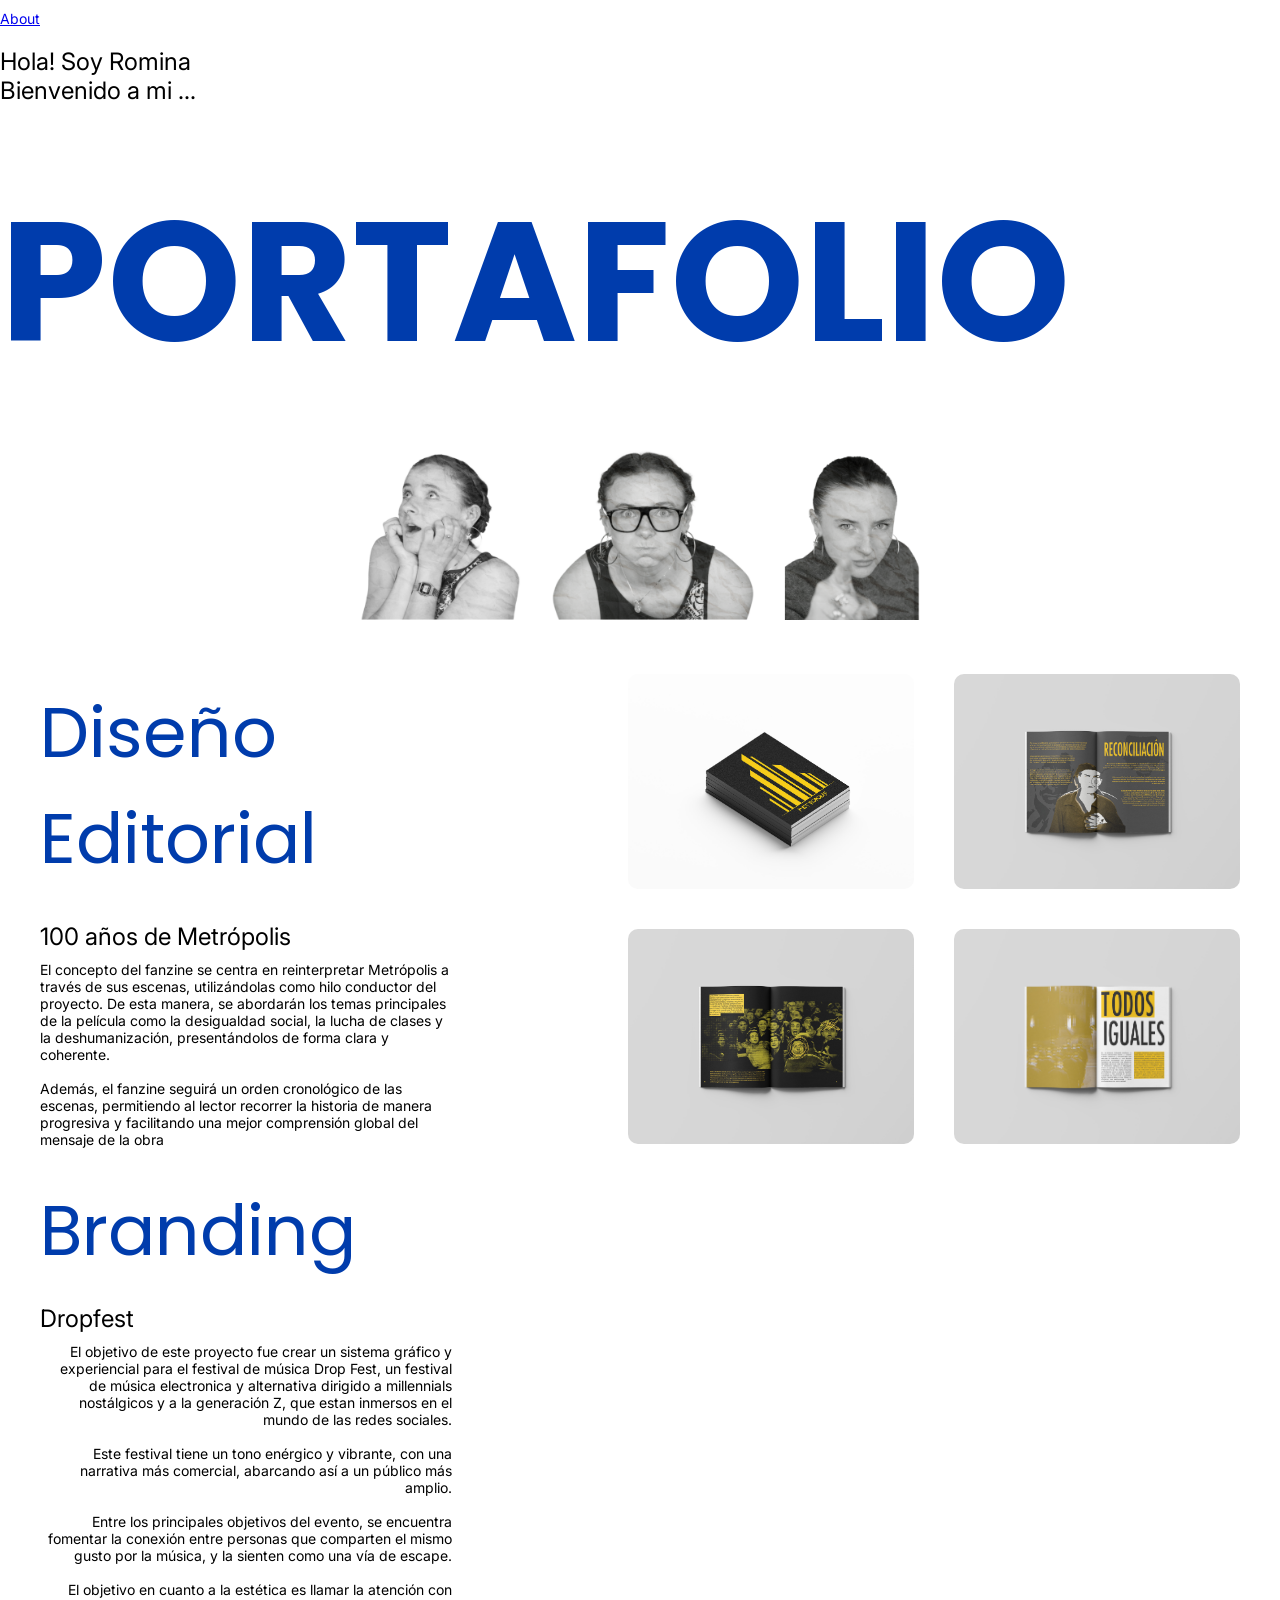
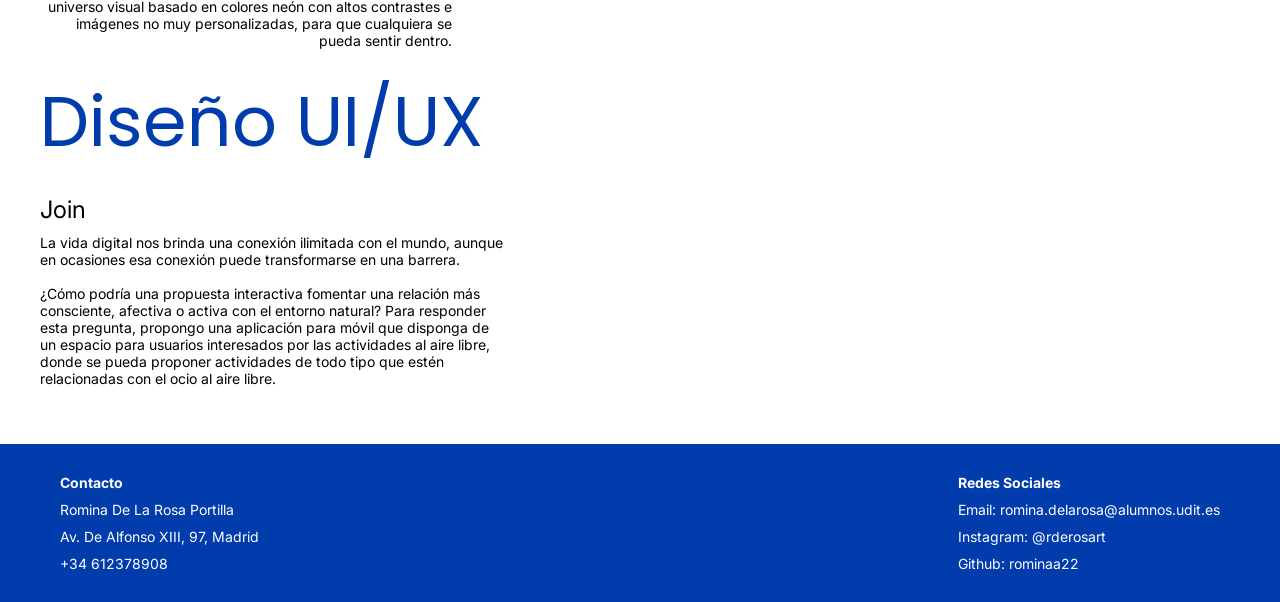
==== index.html @ e8e45997 "editorial con imágenes y css" ====
<!DOCTYPE html>
<html lang="en">
<head>
    <meta charset="UTF-8">
    <meta name="viewport" content="width=device-width, initial-scale=1.0">
    <title>Index</title>
    <link rel="stylesheet" href="css/style.css">

    <link rel="preconnect" href="https://fonts.googleapis.com">
    <link rel="preconnect" href="https://fonts.gstatic.com" crossorigin>
    <link href="https://fonts.googleapis.com/css2?family=Inter:ital,opsz,wght@0,14..32,100..900;1,14..32,100..900&display=swap" rel="stylesheet">

    <link rel="preconnect" href="https://fonts.googleapis.com">
    <link rel="preconnect" href="https://fonts.gstatic.com" crossorigin>
    <link href="https://fonts.googleapis.com/css2?family=Poppins:ital,wght@0,100;0,200;0,300;0,400;0,500;0,600;0,700;0,800;0,900;1,100;1,200;1,300;1,400;1,500;1,600;1,700;1,800;1,900&display=swap" rel="stylesheet">

</head>
<body>
    <header>
        <nav class="nav-desktop">
            <p><a href="about.html">About</a></p>
        </nav>
    </header>
    
    <section class="home">
        <div class="titulos">
            <h4>Hola! Soy Romina <br>
                Bienvenido a mi ...</h4>
            <h1>PORTAFOLIO</h1>
        </div>
        <div class="imghome">
            <img src="media/tresyo.png" alt="tresyo">
        </div>
    </section>

    <main>
        <section class="editorial">
            <div class="texto-editorial">
                <div><h3>Diseño <br> Editorial</h3></div>
                <div>
                    <h4>100 años de Metrópolis</h4>
                    <p>El concepto del fanzine se centra en reinterpretar Metrópolis a través de sus escenas, utilizándolas como hilo
                        conductor del proyecto. De esta manera, se abordarán los temas principales de la película como la desigualdad
                        social, la lucha de clases y la deshumanización, presentándolos de forma clara y coherente.<br> <br>
                        Además, el fanzine seguirá un orden cronológico de las escenas, permitiendo al lector recorrer la historia de manera progresiva y facilitando una mejor comprensión global del mensaje de la obra</p>
                </div>
            </div>

            <div class="img">
                <img src="media/metro1.jpg" alt="metro1">
                <img src="media/metro2.jpg" alt="metro2">
                <img src="media/metro3.jpg" alt="metro3">
                <img src="media/metro4.jpg" alt="metro4">
            </div>
        </section>

        <section class="branding">
            <h3>Branding</h3>
            <div>
                <div>
                    <h4>Dropfest</h4>
                    <p>El objetivo de este proyecto fue crear un sistema gráfico y experiencial para el festival de música Drop Fest, un festival de música electronica y alternativa dirigido a millennials nostálgicos y a la generación Z, que estan inmersos en el mundo de las redes sociales.<br> <br>
                        Este festival tiene un tono enérgico y vibrante, con una narrativa más comercial, abarcando así a un público más amplio.<br> <br>
                        Entre los principales objetivos del evento, se encuentra fomentar la conexión entre personas que comparten el mismo gusto por la música, y la sienten como una vía de escape.<br> <br>
                        El objetivo en cuanto a la estética es llamar la atención con universo visual basado en colores neón con altos contrastes e imágenes no muy personalizadas, para que cualquiera
                        se pueda sentir dentro.</p>
                </div>
                <div>
                    <!-- img1 -->
                    <!-- img2 -->
                    <!-- img3 -->
                </div>
            </div>
        </section>

        <section class="app">
            <h3>Diseño UI/UX</h3>
            <div>
                <div>
                    <h4>Join</h4>
                    <p>La vida digital nos brinda una conexión ilimitada con el mundo, aunque en ocasiones esa conexión puede transformarse en una barrera.<br> <br>
                        ¿Cómo podría una propuesta interactiva fomentar una relación más consciente, afectiva o activa con el entorno natural?
                        Para responder esta pregunta, propongo una aplicación para móvil que disponga de un espacio para usuarios interesados por las actividades al aire libre, donde se pueda proponer actividades de todo tipo que estén relacionadas con el ocio al aire libre.</p>
                </div>
                <div>
                    <!-- img1 -->
                    <!-- img2 -->
                    <!-- img3 -->
                </div>
            </div>
        </section>
    </main>
    
    <footer>
        <div class="footer-container">
          <div class="contact-info">
            <p>Contacto</p>
            <div>
              <p>Romina De La Rosa Portilla</p>
              <p>Av. De Alfonso XIII, 97, Madrid</p>
              <p>+34 612378908</p>
            </div>
          </div>
          <div class="social-media">
            <p>Redes Sociales</p>
            <div>
              <p>Email: romina.delarosa@alumnos.udit.es</p>
              <p>Instagram: @rderosart</p>
              <p>Github: rominaa22</p>
            </div>
          </div>
        </div>
    </footer>
</body>
</html>
---- css/style.css ----
main {
    max-width: 1200px;
    margin: 40px auto;
}

body {
    margin: 0;
    padding: 0;
}

h1 {
    font-family: 'Poppins', sans-serif;
    font-size: 170px;
    font-weight: bold;
    color: #003CAC;
    margin: 0;
}

h3 {
    font-family: 'Poppins', sans-serif;
    font-size: 70px;
    font-weight: normal;
    color: #003CAC;
    margin: 20px 0;
}

h4 {
    font-family: 'Inter', sans-serif;
    font-size: 24px;
    font-weight: normal;
    margin: 10px 0;
}

p {
    font-family: 'Inter', sans-serif;
    font-size: 14px;
    margin: 10px 0;
}

header {
    display: flex;
    flex-direction: row;
    justify-content: space-between;
    align-items: center;
}

/* HOME */

section.home > div.titulos {
    display: flex;
    flex-direction: column;
    align-items: left;
    gap: 40px;
    align-content: center;
}

section.home > div.imghome {
    display: flex;
    justify-content: center;
    align-items: center;
    margin-top: 40px;
}

section.home > div.imghome > img {
    width: 560px;
    height: 170px; 
}

/* EDITORIAL */
main > section.editorial {
    display: flex;
    flex-direction: row;
    justify-content: space-between;
    align-items: center;
}

main > .editorial > div.texto-editorial {
    display: flex;
    flex-direction: column;
    align-items: flex-start;
    margin: none;
    width: fit-content;
}


main > .editorial > div > div > p {
    width: 412px;
    height: 187px;
}

main > section.editorial > div.img > img {
    width: 286px;
    height: 215px;
    border-radius: 10px;
}

main > section.editorial > div.img {
    display: grid;
    grid-template-columns: repeat(2, 1fr);
    gap: 40px 40px;
    width: fit-content;
}

main > section.editorial > div {
    display: flex;
    flex-direction: row;
    align-items: flex-start;
    align-items: center;
    margin: none;
}



/* BRANDING */
.branding > div > div > p {
    width: 412px;
    height: 306px;
    text-align: right;
}


/* APP */
.app > div > div > p {
    width: 465px;
    height: 170px;
}


/* ABOUT */

span {
    font-family: 'Poppins', sans-serif;
    font-size: 96px;
    font-weight: semi-bold;
    color: #003CAC;
}

main > section.about {
    display: flex;
    flex-direction: row;
    justify-content: space-between;
    align-items: center;
}

main > section.about > div.title-content {
    display: flex;
    flex-direction: column;
    justify-content: left;
    gap: 40px;
}

main > section.about > div.title-content > div.about-content {
    gap: 0px 90px;
    display: flex;
    flex-direction: row;
    justify-content: space-between;
}


main > section.about > h3 {
    display: flex;
    flex-direction: column;
    justify-content: left;
    padding: 0;
}

main > section.about > div.title-img {
    display: flex;
    flex-direction: row;
    justify-content: space-between;
    align-content: flex-start;
    padding: 0;
    gap: 40px;
}

main > section.about > div.container-img {
    position: relative;
    display: flex;
    justify-content: center;
    align-items: center;  
    width: 408px;
    height: 492px;
}

main > section.about > div.container-img > div.rectangulo {
    width: 408px;
    height: 492px;
    background-color: #003CAC;
    border-radius: 20px;
    z-index: 1;
    position: absolute; 
}

main > section.about > div.container-img > img {
    position: relative;
    border-radius: 20px;
    z-index: 2;
}



/* GALERIA */
main > section#galeria > div.galeria > img {
    width: 364px;
    height: 243px;
    border-radius: 10px;
}

main > section#galeria > div.galeria {
  display: flex;
  flex-wrap: wrap;
  gap: 35px;
}

main > section#galeria {
  display: flex;
  align-content: center;
  flex-direction: column;
}

main > section#galeria > h3 {
  display: flex;
  justify-content: center;
  align-items: center;
  margin: 100px 0px 20px 0px;
}

/* FOOTER */

footer {
  background-color:#003CAC;
  color: white;
  padding: none;
}

.footer-container {
  display: flex;
  flex-direction: row;
  justify-content: space-between;
  padding: 20px 60px 20px 60px;
}

.footer-container > div > p:first-child {
  font-weight: bold;
}

/* GALERIA
main > section#galeria > div.galeria > img {
    width: 310px;
    height: 207px;
    border-radius: 10px;
} */
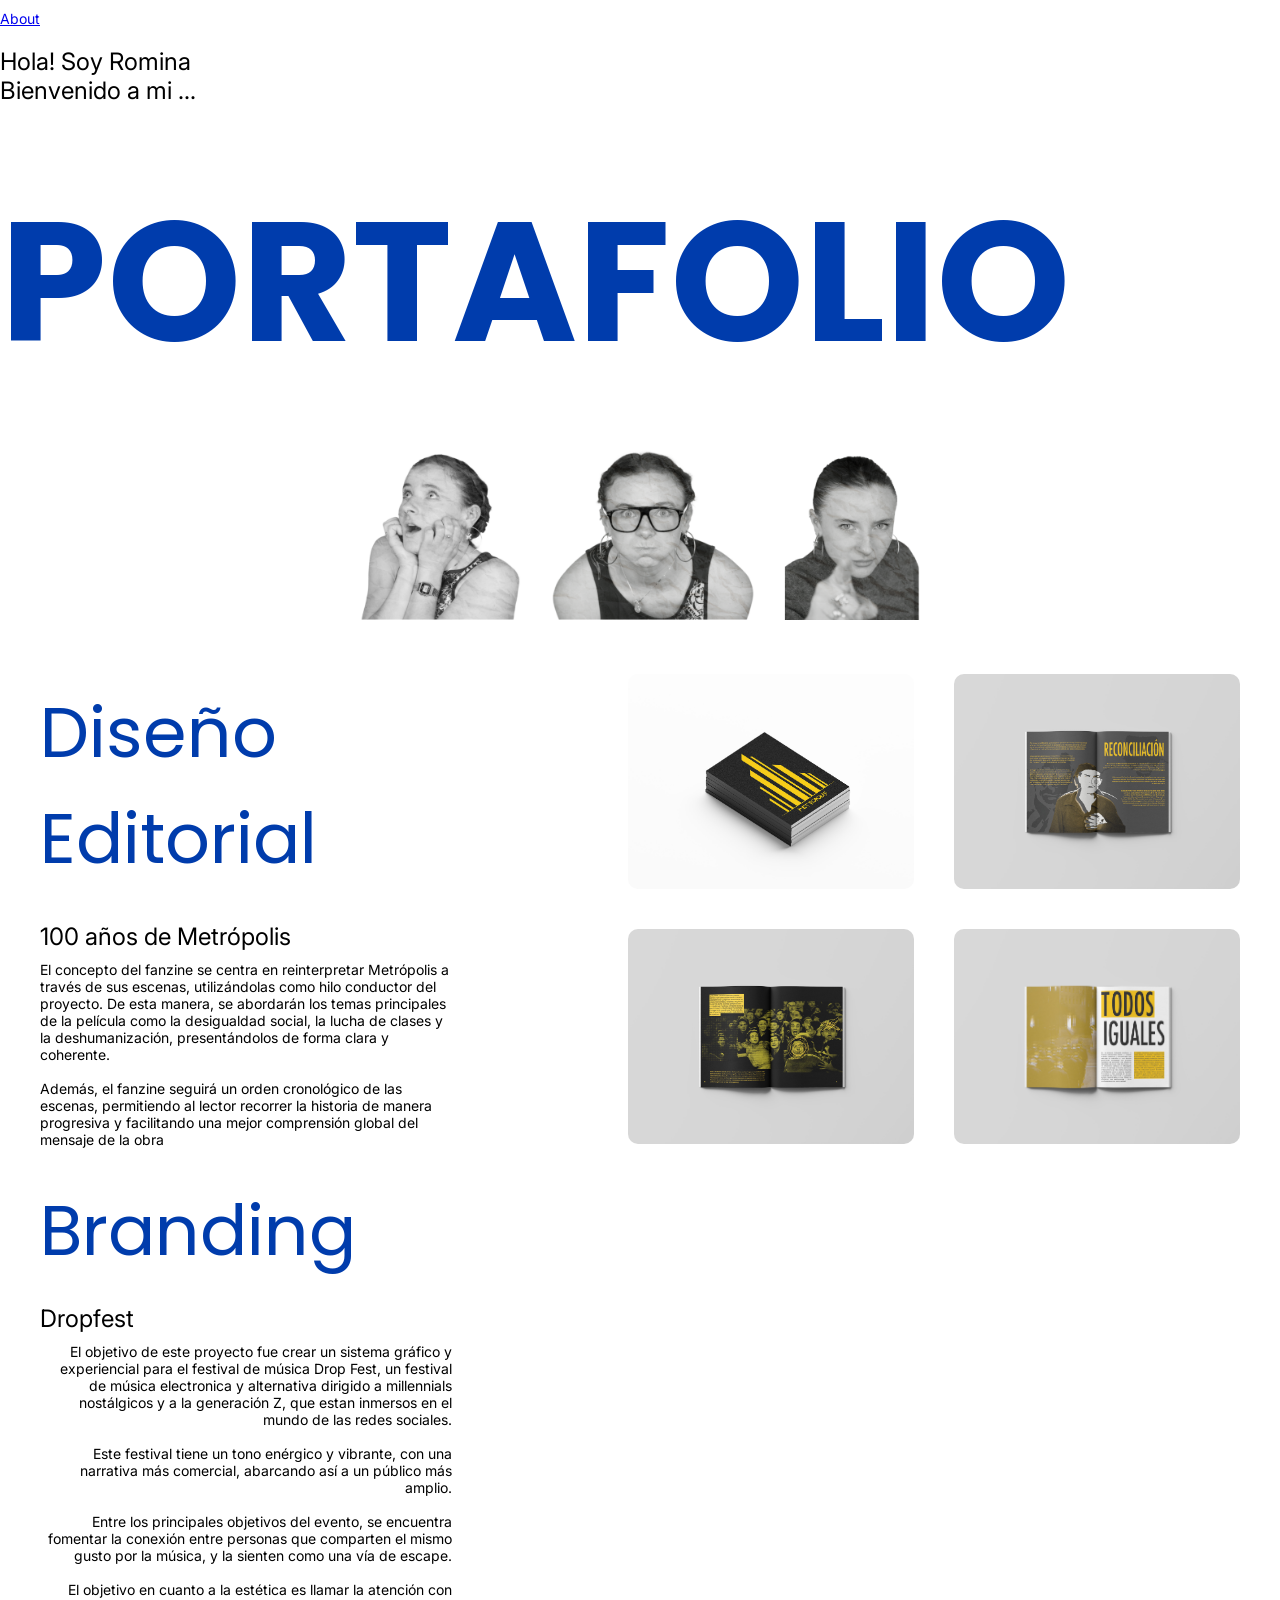
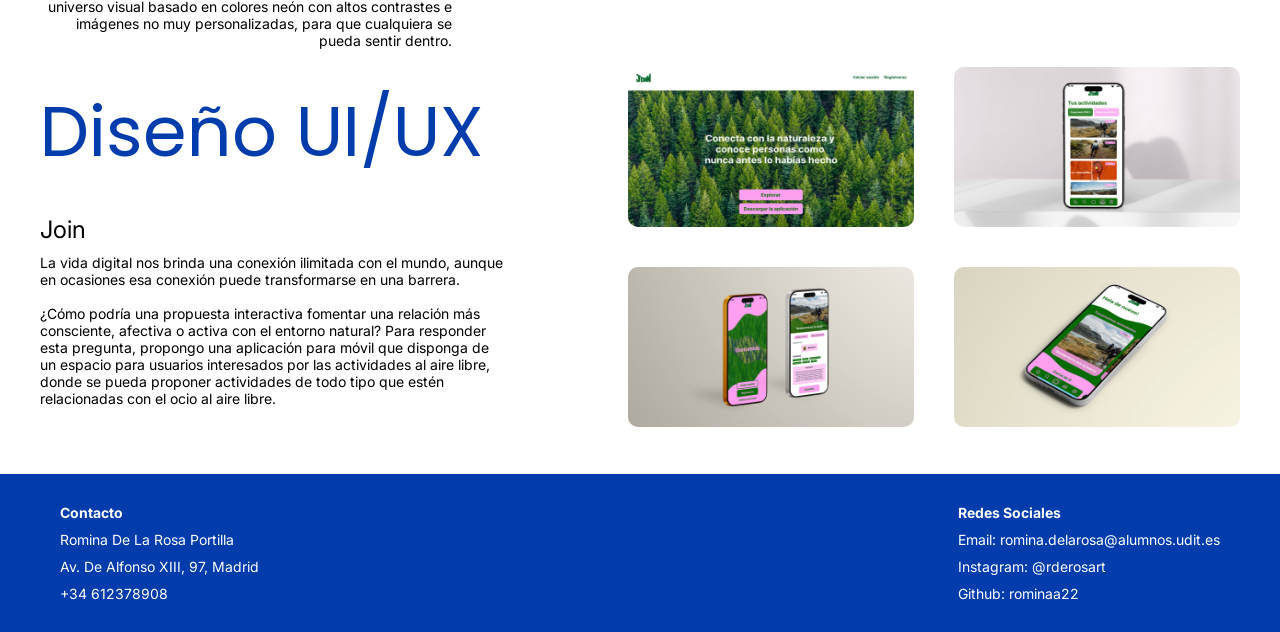
==== commit 331625be: "imagenes app y css" ====
--- a/index.html
+++ b/index.html
@@ -74,23 +74,26 @@
         </section>
 
         <section class="app">
-            <h3>Diseño UI/UX</h3>
-            <div>
+            <div class="texto-app">
+                <div><h3>Diseño UI/UX</h3></div>
                 <div>
                     <h4>Join</h4>
                     <p>La vida digital nos brinda una conexión ilimitada con el mundo, aunque en ocasiones esa conexión puede transformarse en una barrera.<br> <br>
-                        ¿Cómo podría una propuesta interactiva fomentar una relación más consciente, afectiva o activa con el entorno natural?
-                        Para responder esta pregunta, propongo una aplicación para móvil que disponga de un espacio para usuarios interesados por las actividades al aire libre, donde se pueda proponer actividades de todo tipo que estén relacionadas con el ocio al aire libre.</p>
-                </div>
-                <div>
-                    <!-- img1 -->
-                    <!-- img2 -->
-                    <!-- img3 -->
+                    ¿Cómo podría una propuesta interactiva fomentar una relación más consciente, afectiva o activa con el entorno natural?
+                    Para responder esta pregunta, propongo una aplicación para móvil que disponga de un espacio para usuarios interesados por las actividades al aire libre, donde se pueda proponer actividades de todo tipo que estén relacionadas con el ocio al aire libre.</p>
                 </div>
             </div>
+
+            <div class="img-app">
+                <img src="media/join1.png" alt="join1">
+                <img src="media/join2.png" alt="join2">
+                <img src="media/join3.png" alt="join3">
+                <img src="media/join4.png" alt="join4">
+            </div>
         </section>
+
     </main>
-    
+
     <footer>
         <div class="footer-container">
           <div class="contact-info">
--- a/css/style.css
+++ b/css/style.css
@@ -120,9 +120,53 @@
 
 
 /* APP */
-.app > div > div > p {
+main > section.app {
+    display: flex;
+    flex-direction: row;
+    justify-content: space-between;
+    align-items: center;
+}
+
+main > section.app > div.texto-app {
+    display: flex;
+    flex-direction: column;
+    align-items: flex-start;
+    margin: none;
+    width: fit-content;
+}
+
+main > section.app > div.texto-app > div > p {
     width: 465px;
     height: 170px;
+}
+
+main > section.app > div.img-app > img {
+    display: flex;
+    flex-direction: column;
+    align-items: flex-start;
+    margin: none;
+    width: fit-content;
+}
+
+main > section.app > div.img-app > img {
+    width: 286px;
+    height: 160px;
+    border-radius: 10px;
+}
+
+main > section.app > div.img-app {
+    display: grid;
+    grid-template-columns: repeat(2, 1fr);
+    gap: 40px 40px;
+    width: fit-content;
+}
+
+main > section.app {
+    display: flex;
+    flex-direction: row;
+    align-items: flex-start;
+    align-items: center;
+    margin: none;
 }
 
 
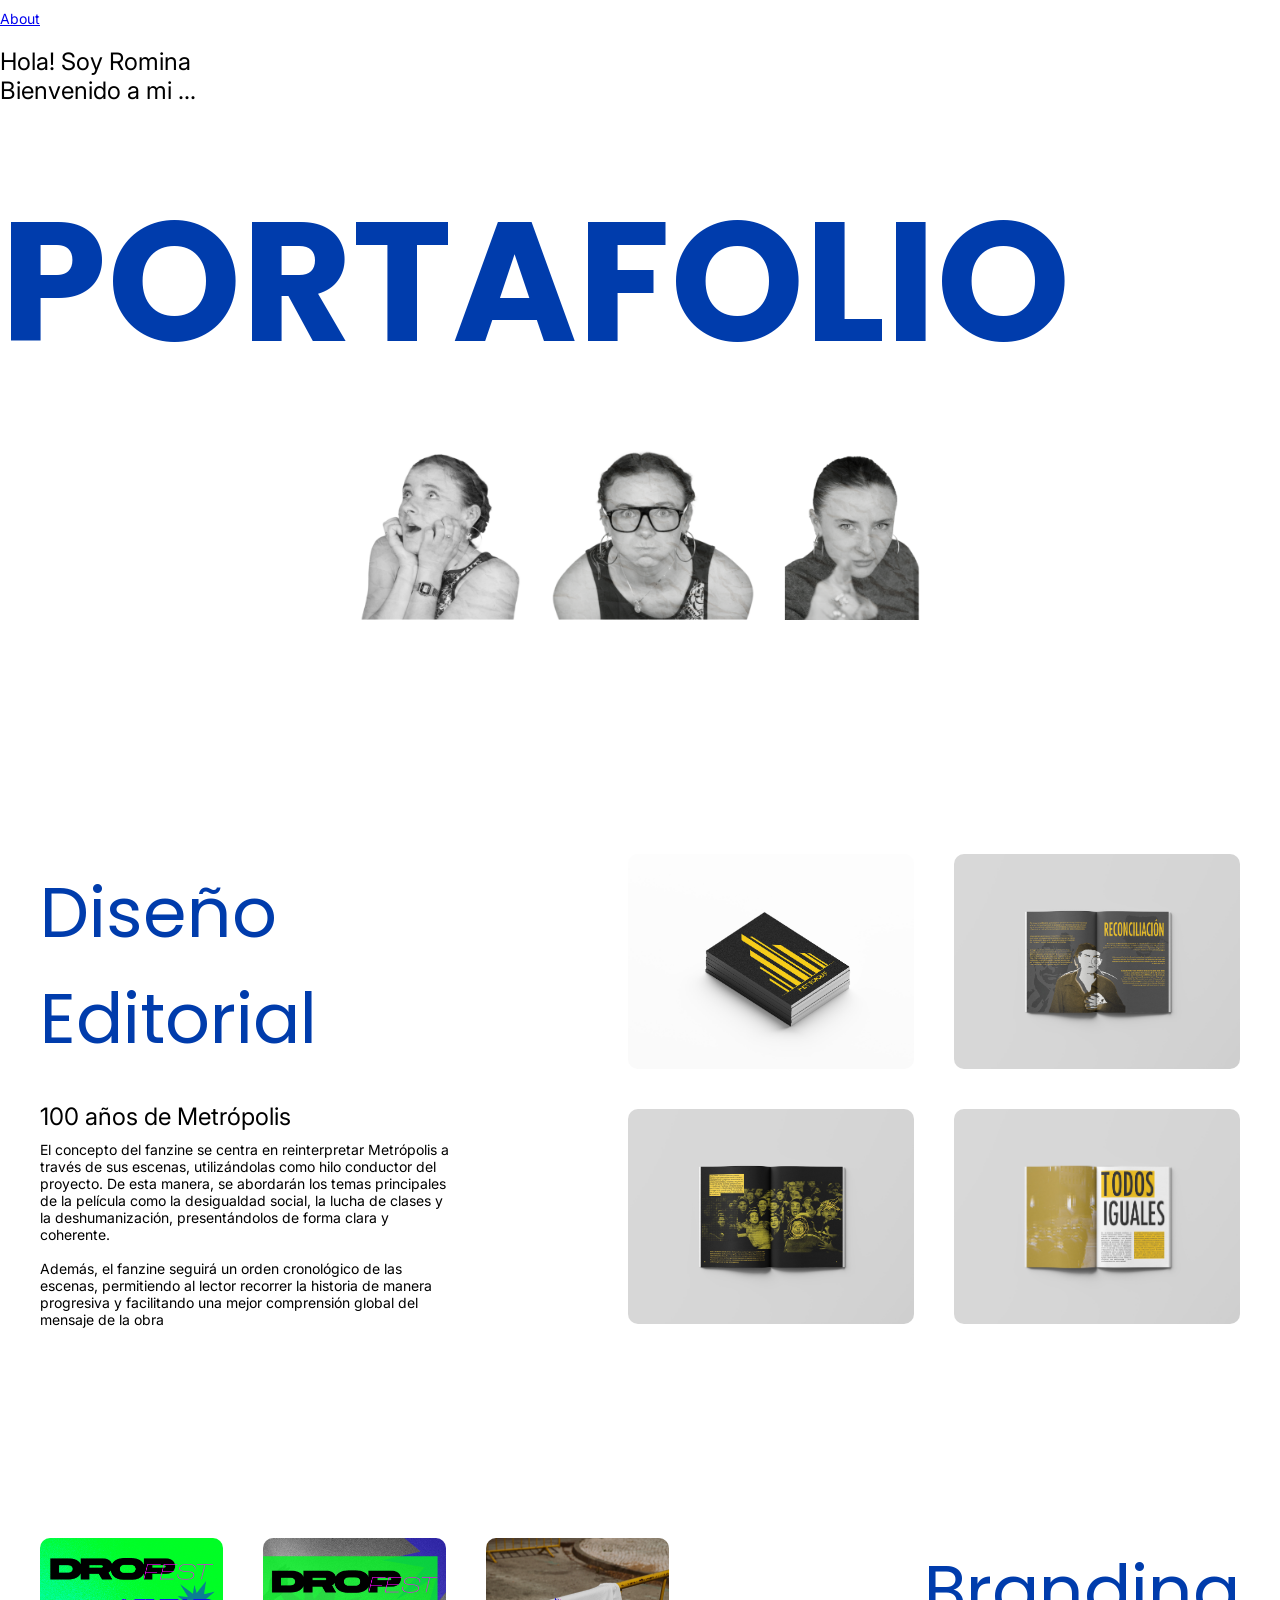
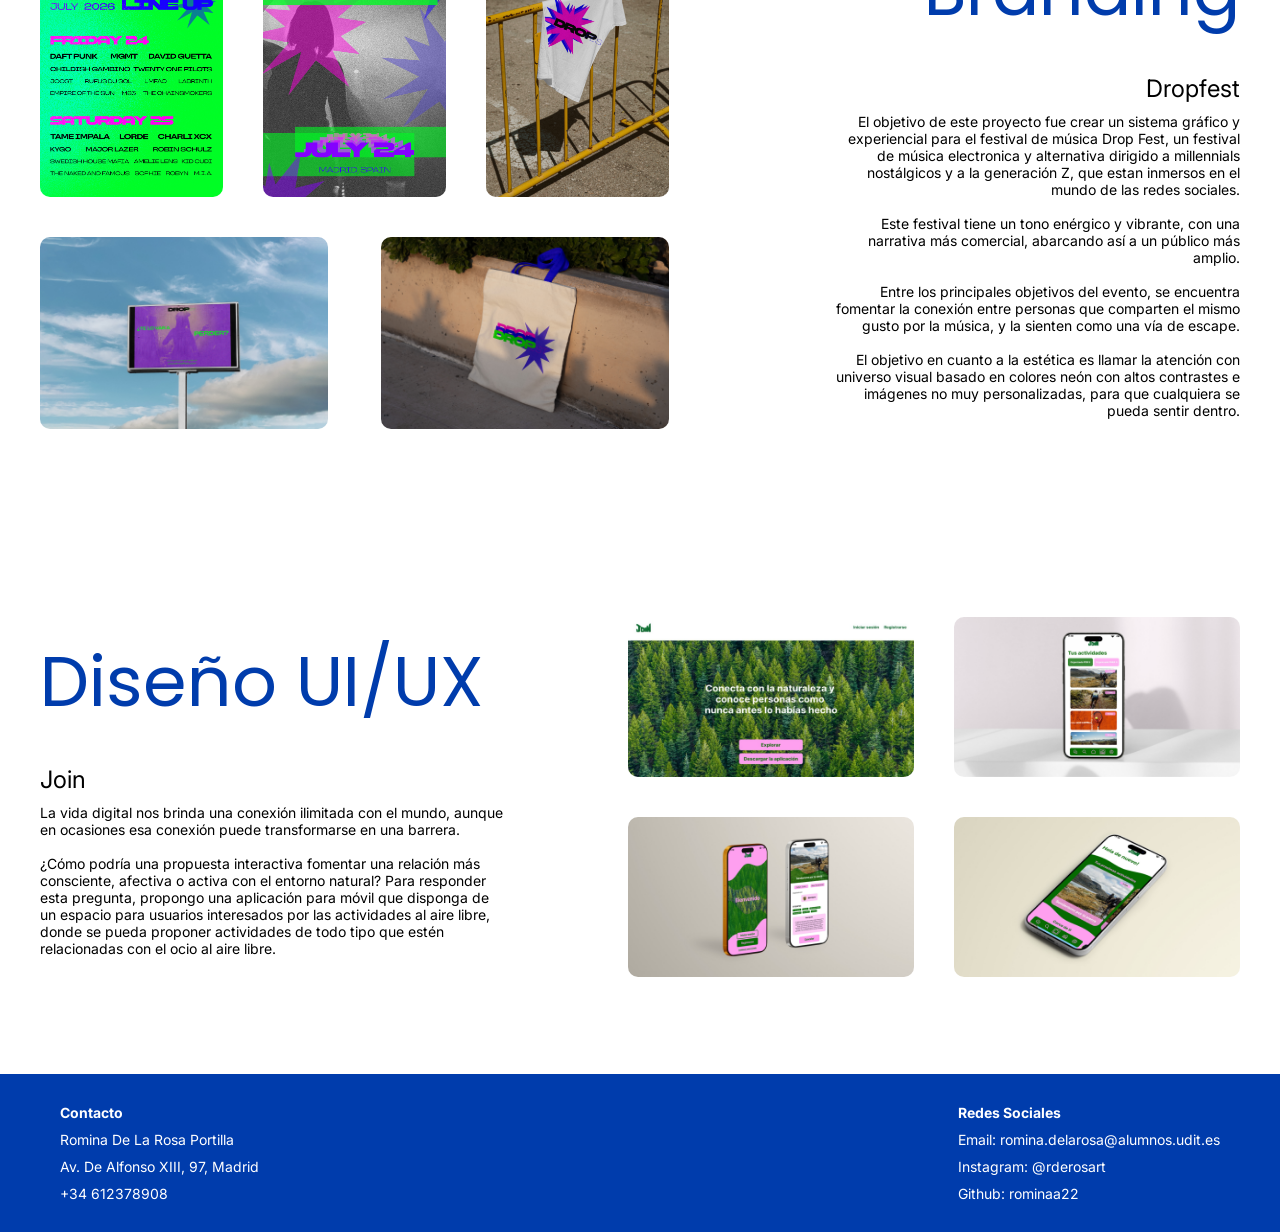
==== commit 15ca1f33: "img + css branding" ====
--- a/index.html
+++ b/index.html
@@ -55,22 +55,30 @@
         </section>
 
         <section class="branding">
-            <h3>Branding</h3>
-            <div>
-                <div>
-                    <h4>Dropfest</h4>
-                    <p>El objetivo de este proyecto fue crear un sistema gráfico y experiencial para el festival de música Drop Fest, un festival de música electronica y alternativa dirigido a millennials nostálgicos y a la generación Z, que estan inmersos en el mundo de las redes sociales.<br> <br>
-                        Este festival tiene un tono enérgico y vibrante, con una narrativa más comercial, abarcando así a un público más amplio.<br> <br>
-                        Entre los principales objetivos del evento, se encuentra fomentar la conexión entre personas que comparten el mismo gusto por la música, y la sienten como una vía de escape.<br> <br>
-                        El objetivo en cuanto a la estética es llamar la atención con universo visual basado en colores neón con altos contrastes e imágenes no muy personalizadas, para que cualquiera
-                        se pueda sentir dentro.</p>
+            
+                <div class="texto-branding">
+                    <div><h3>Branding</h3></div>
+                    <div>
+                        <h4>Dropfest</h4>
+                        <p>El objetivo de este proyecto fue crear un sistema gráfico y experiencial para el festival de música Drop Fest, un festival de música electronica y alternativa dirigido a millennials nostálgicos y a la generación Z, que estan inmersos en el mundo de las redes sociales.<br> <br>
+                            Este festival tiene un tono enérgico y vibrante, con una narrativa más comercial, abarcando así a un público más amplio.<br> <br>
+                            Entre los principales objetivos del evento, se encuentra fomentar la conexión entre personas que comparten el mismo gusto por la música, y la sienten como una vía de escape.<br> <br>
+                            El objetivo en cuanto a la estética es llamar la atención con universo visual basado en colores neón con altos contrastes e imágenes no muy personalizadas, para que cualquiera
+                            se pueda sentir dentro.</p>
+                    </div>
                 </div>
-                <div>
-                    <!-- img1 -->
-                    <!-- img2 -->
-                    <!-- img3 -->
+                <div class="img-branding">
+                    <div class="img-branding-1">
+                        <img src="media/drop1.png" alt="drop1">
+                        <img src="media/drop2.png" alt="drop2">
+                        <img src="media/drop3.png" alt="drop3">
+                    </div> 
+                    <div class="img-branding-2">
+                        <img src="media/drop4.png" alt="drop4">
+                        <img src="media/drop5.png" alt="drop5"> 
+                    </div>
                 </div>
-            </div>
+                   
         </section>
 
         <section class="app">
--- a/css/style.css
+++ b/css/style.css
@@ -45,6 +45,9 @@
 }
 
 /* HOME */
+section.home {
+    padding: 0 0 180px;
+}
 
 section.home > div.titulos {
     display: flex;
@@ -72,6 +75,7 @@
     flex-direction: row;
     justify-content: space-between;
     align-items: center;
+    padding: 0 0 180px;
 }
 
 main > .editorial > div.texto-editorial {
@@ -112,7 +116,55 @@
 
 
 /* BRANDING */
-.branding > div > div > p {
+main > section.branding {
+    display: flex;
+    flex-direction: row-reverse;
+    justify-content: space-between;
+    align-items: flex-end;
+    padding: 0 0 180px;
+}
+
+.branding > div.img-branding {
+    display: flex;
+    flex-direction: column;
+    gap: 40px;
+}
+
+.branding > div.img-branding > div.img-branding-1 {
+    display: flex;
+    flex-direction: row;
+    gap: 40px;
+}
+
+.branding > div.img-branding > div.img-branding-1 > img {
+    width: 183px;
+    height: 259px;
+    border-radius: 10px;
+}
+
+.branding > div.img-branding > div.img-branding-2 {
+    display: flex;
+    flex-direction: row;
+    gap: 53px;
+}
+
+.branding > div.img-branding > div.img-branding-2 > img {
+    width: 288px;
+    height: 192px;
+    border-radius: 10px;
+}
+
+.branding > div.texto-branding {
+    display: flex;
+    flex-direction: column;
+    align-items: flex-end;
+    margin: none;
+    width: fit-content;
+    text-align: right;
+    justify-content: flex-end;
+}
+
+.branding > div.texto-branding > div > p {
     width: 412px;
     height: 306px;
     text-align: right;
@@ -125,6 +177,7 @@
     flex-direction: row;
     justify-content: space-between;
     align-items: center;
+    padding: 0 0 50px;
 }
 
 main > section.app > div.texto-app {
@@ -260,6 +313,7 @@
   display: flex;
   align-content: center;
   flex-direction: column;
+  padding: 0 0 50px;
 }
 
 main > section#galeria > h3 {
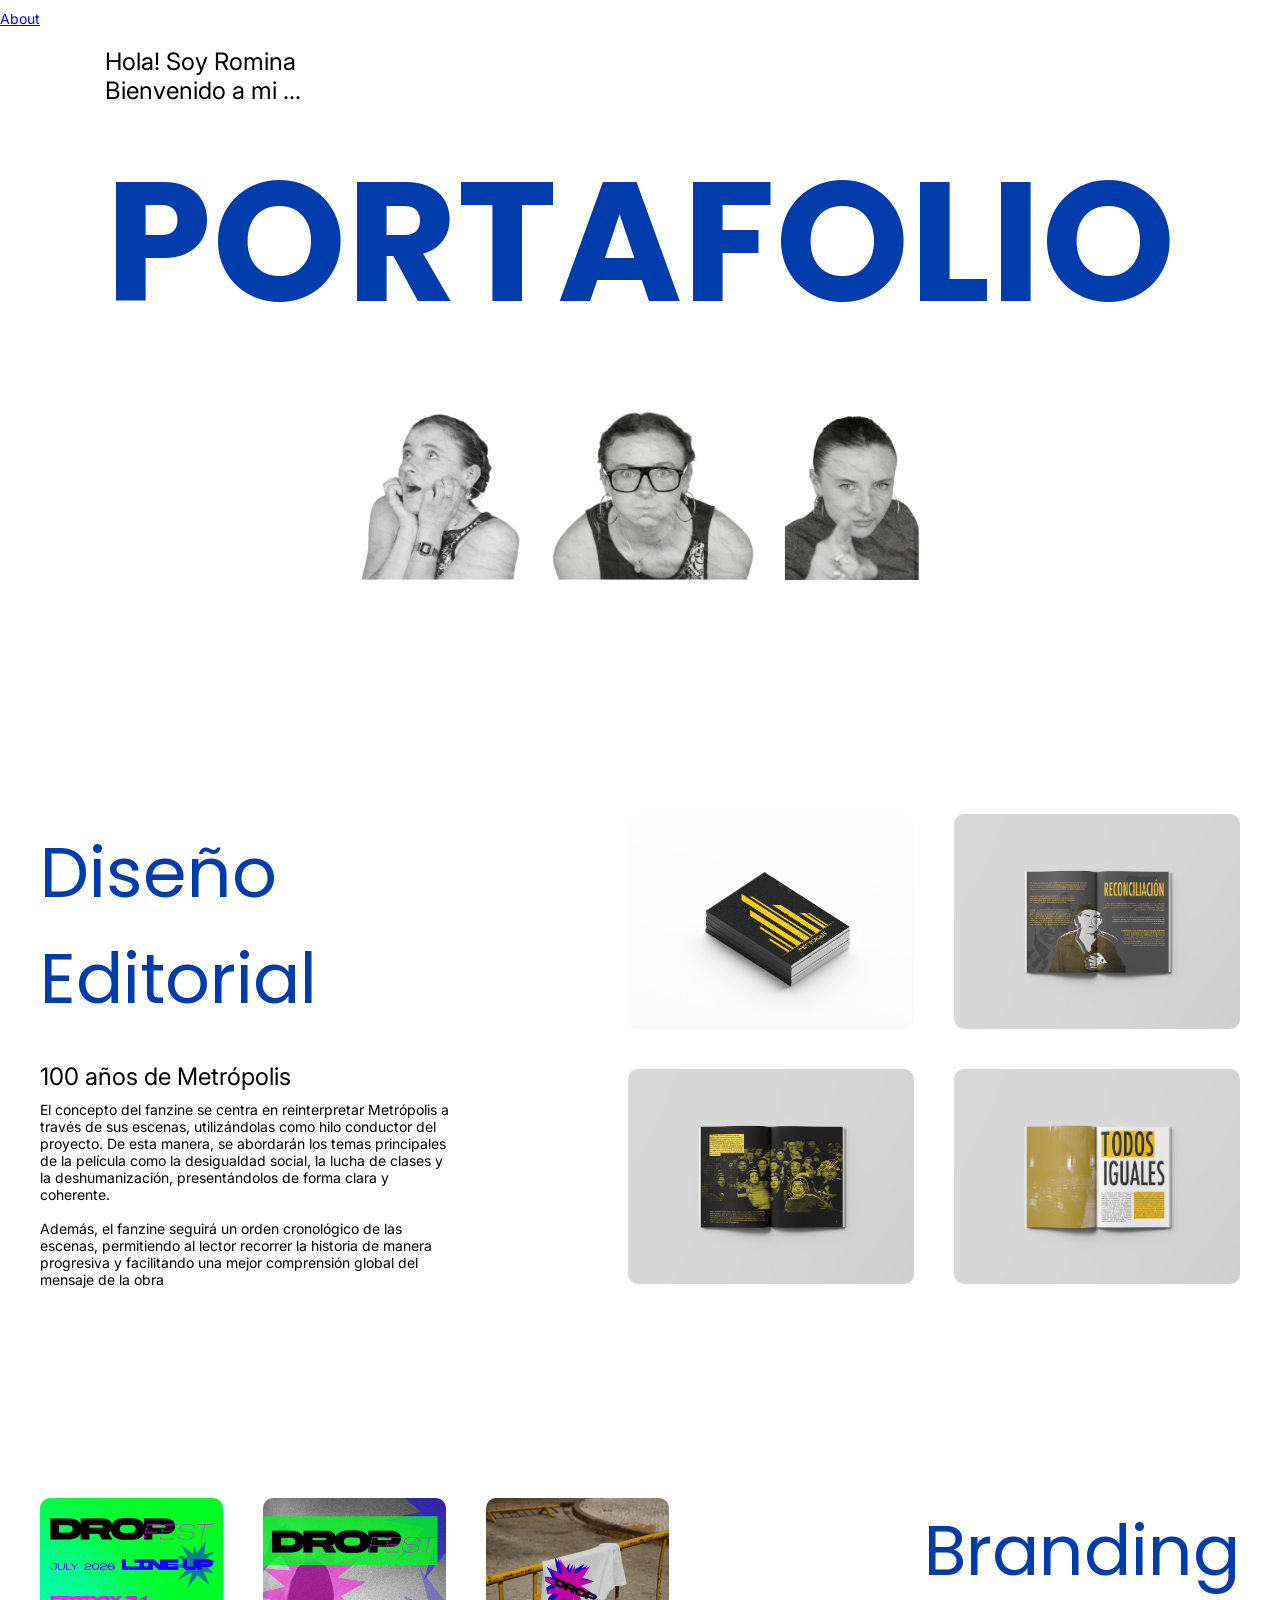
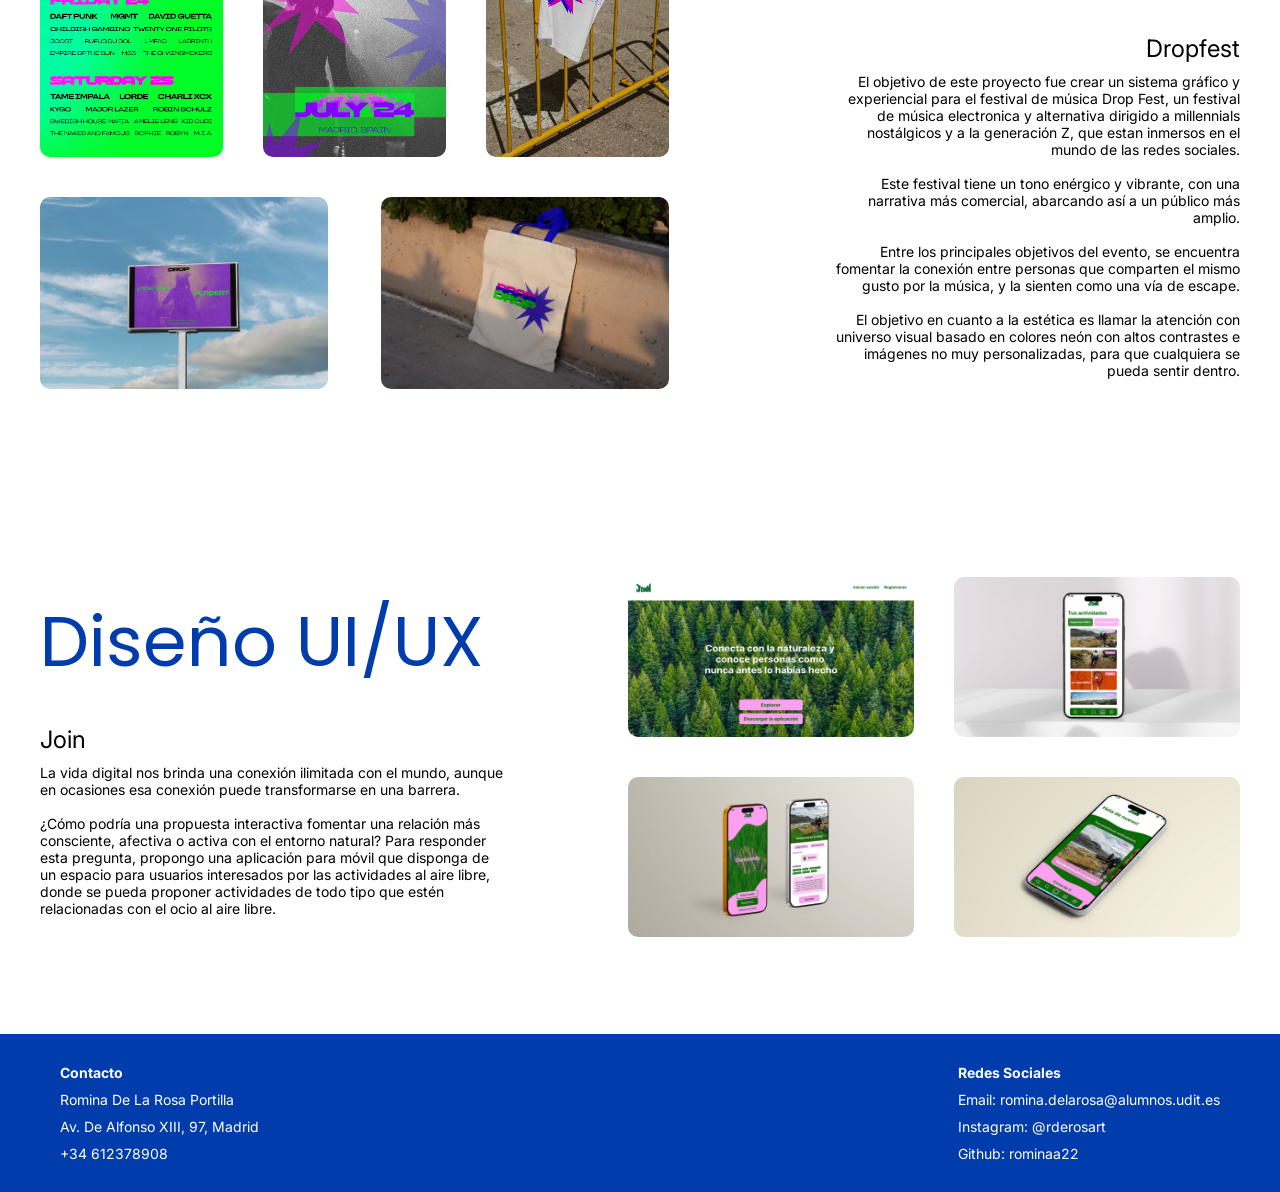
==== commit 4212745c: "." ====
--- a/index.html
+++ b/index.html
@@ -23,11 +23,14 @@
     </header>
     
     <section class="home">
-        <div class="titulos">
-            <h4>Hola! Soy Romina <br>
-                Bienvenido a mi ...</h4>
-            <h1>PORTAFOLIO</h1>
+        <div>
+            <div class="titulos">
+                <h4>Hola! Soy Romina <br>
+                    Bienvenido a mi ...</h4>
+                <h1>PORTAFOLIO</h1>
+            </div>
         </div>
+        
         <div class="imghome">
             <img src="media/tresyo.png" alt="tresyo">
         </div>
--- a/css/style.css
+++ b/css/style.css
@@ -49,12 +49,16 @@
     padding: 0 0 180px;
 }
 
-section.home > div.titulos {
+section.home > div {
+    display: flex;
+    justify-content: center;
+}
+
+section.home > div > div.titulos {
     display: flex;
     flex-direction: column;
     align-items: left;
-    gap: 40px;
-    align-content: center;
+    justify-content: center;
 }
 
 section.home > div.imghome {
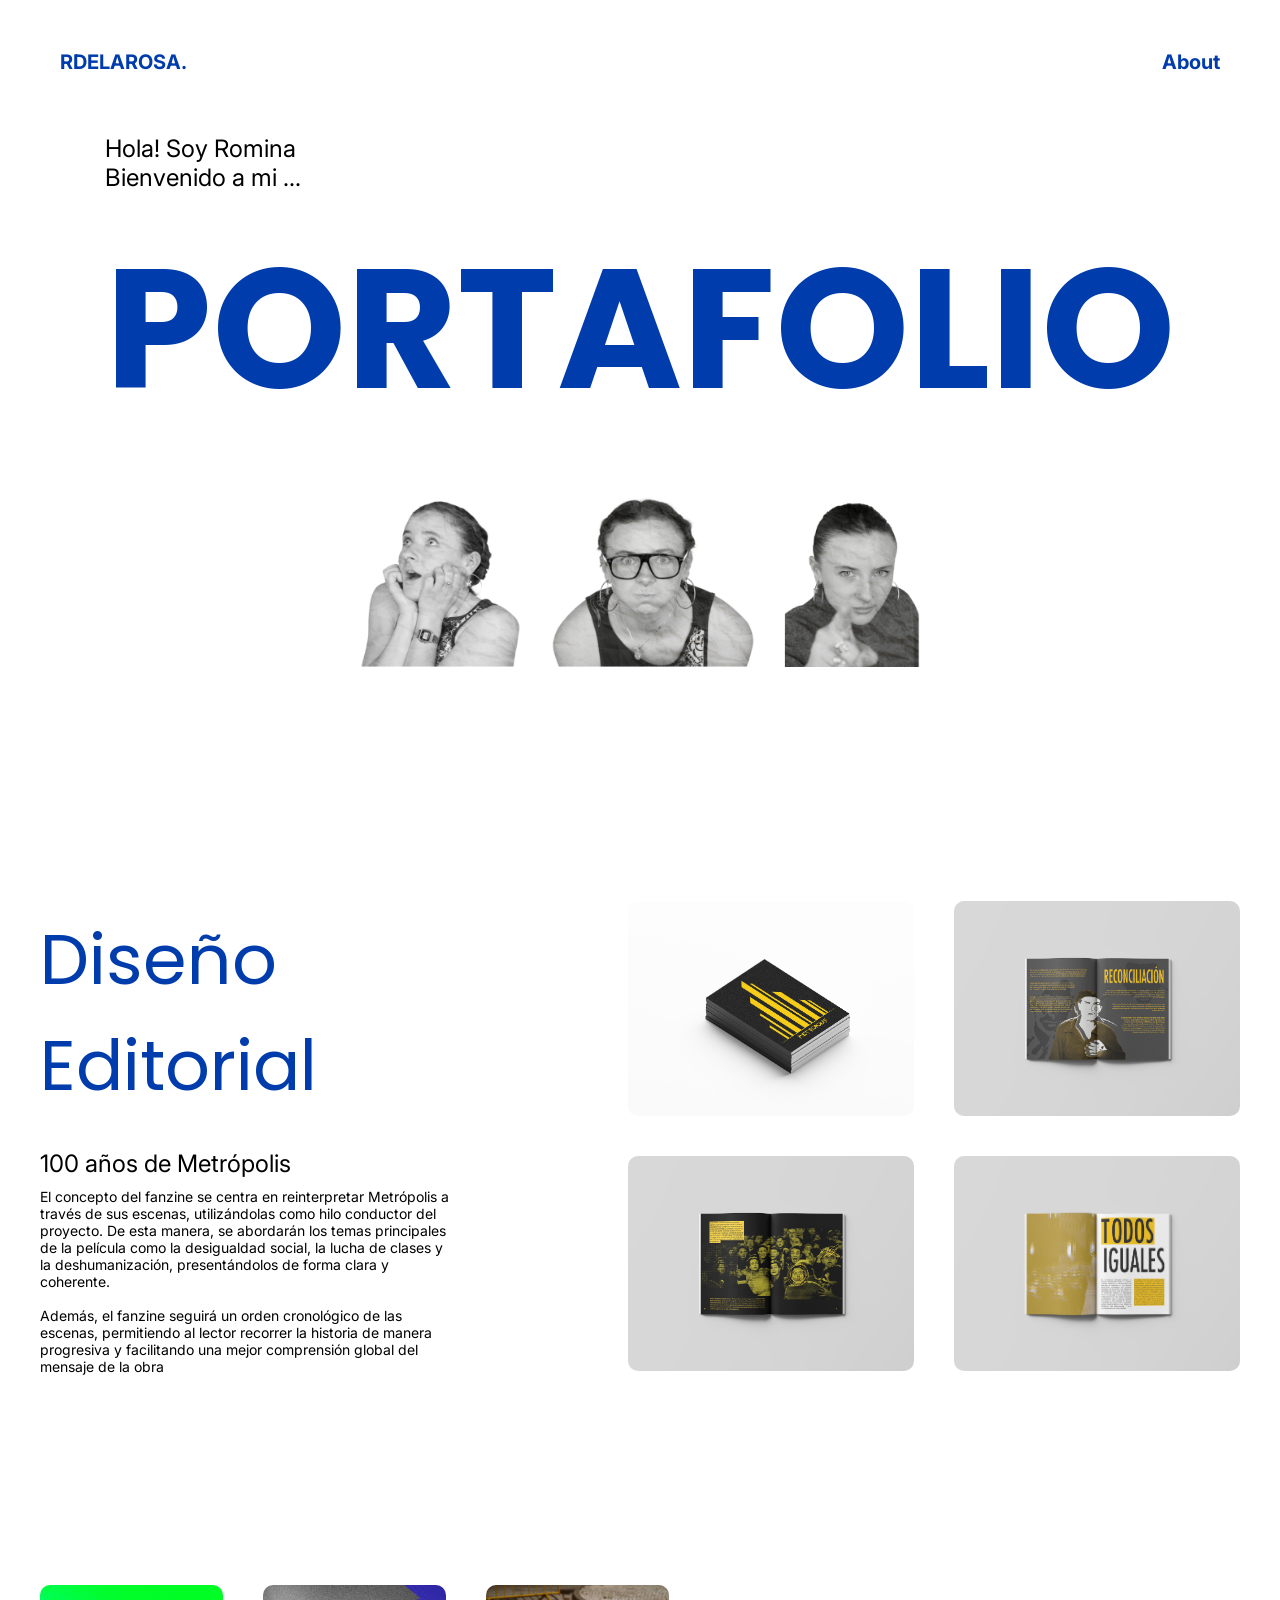
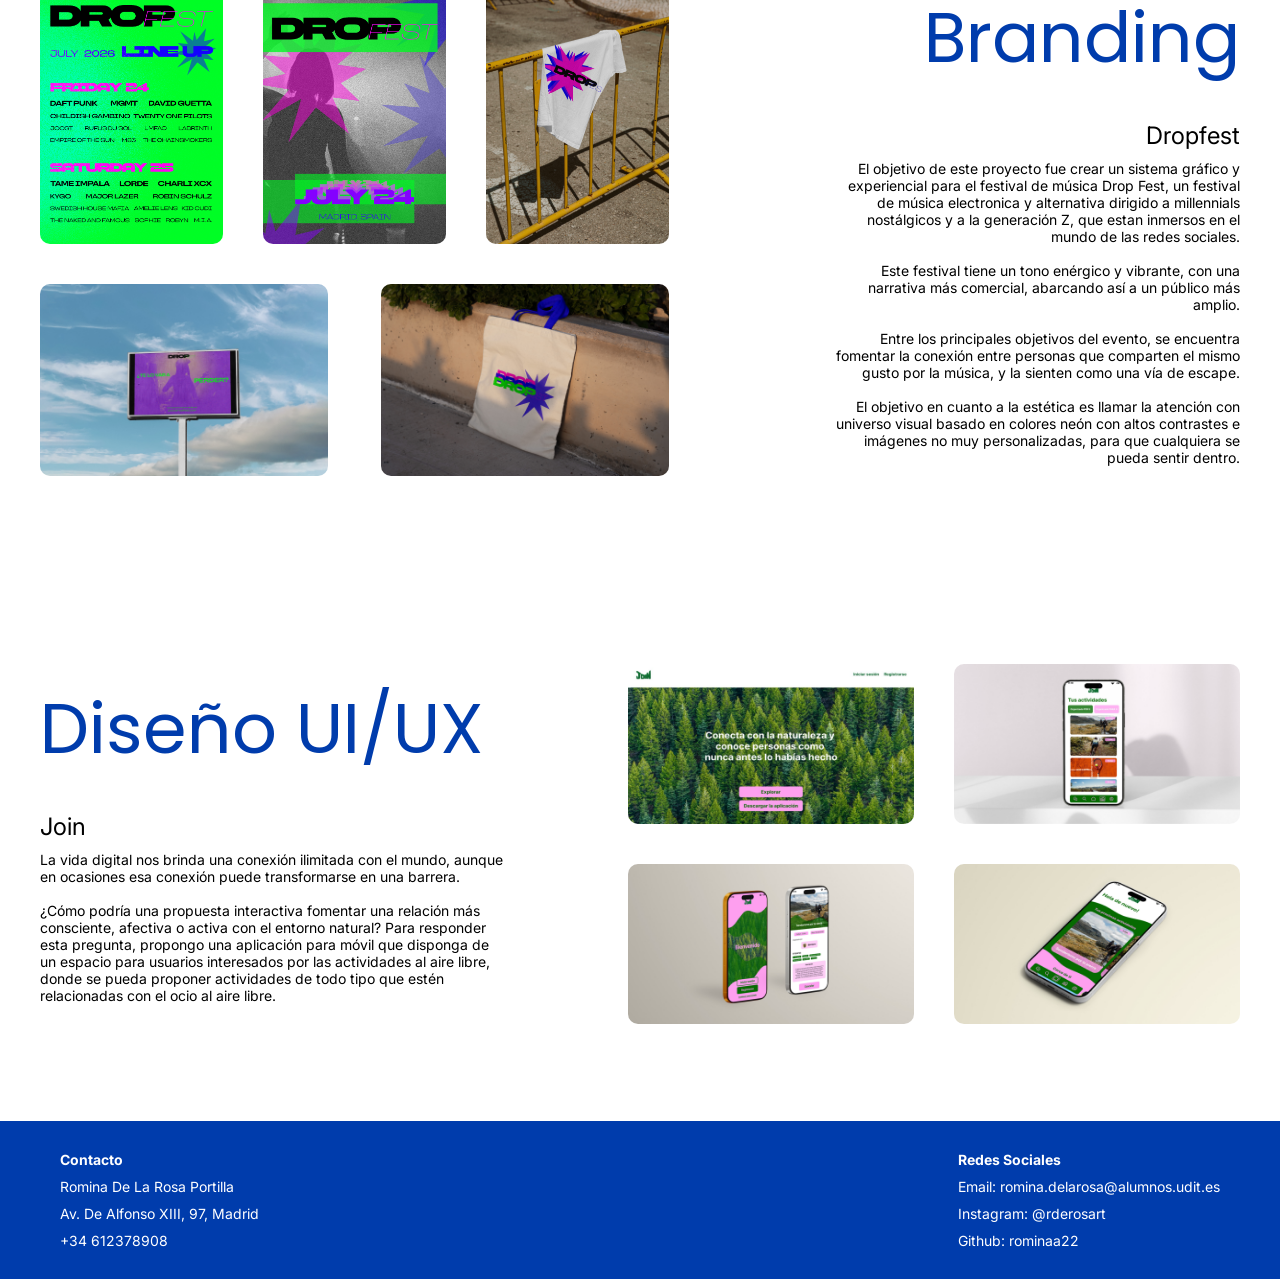
==== commit 1bd0b5c1: "header" ====
--- a/index.html
+++ b/index.html
@@ -18,6 +18,7 @@
 <body>
     <header>
         <nav class="nav-desktop">
+            <p>RDELAROSA.</p>
             <p><a href="about.html">About</a></p>
         </nav>
     </header>
--- a/css/style.css
+++ b/css/style.css
@@ -37,12 +37,29 @@
     margin: 10px 0;
 }
 
-header {
-    display: flex;
-    flex-direction: row;
-    justify-content: space-between;
-    align-items: center;
-}
+/* HEADER */
+header > nav {
+    display: flex;
+    flex-direction: row;
+    justify-content: space-between;
+    align-items: center;
+    margin: 40px 60px;
+}
+
+header > .nav-desktop > p {
+    font-weight: bold;
+    font-size: 20px;
+    color: #003CAC;
+}
+
+header > .nav-desktop > p > a {
+    font-weight: bold;
+    font-size: 20px;
+    color: #003CAC;
+    text-decoration: none;
+}
+
+
 
 /* HOME */
 section.home {
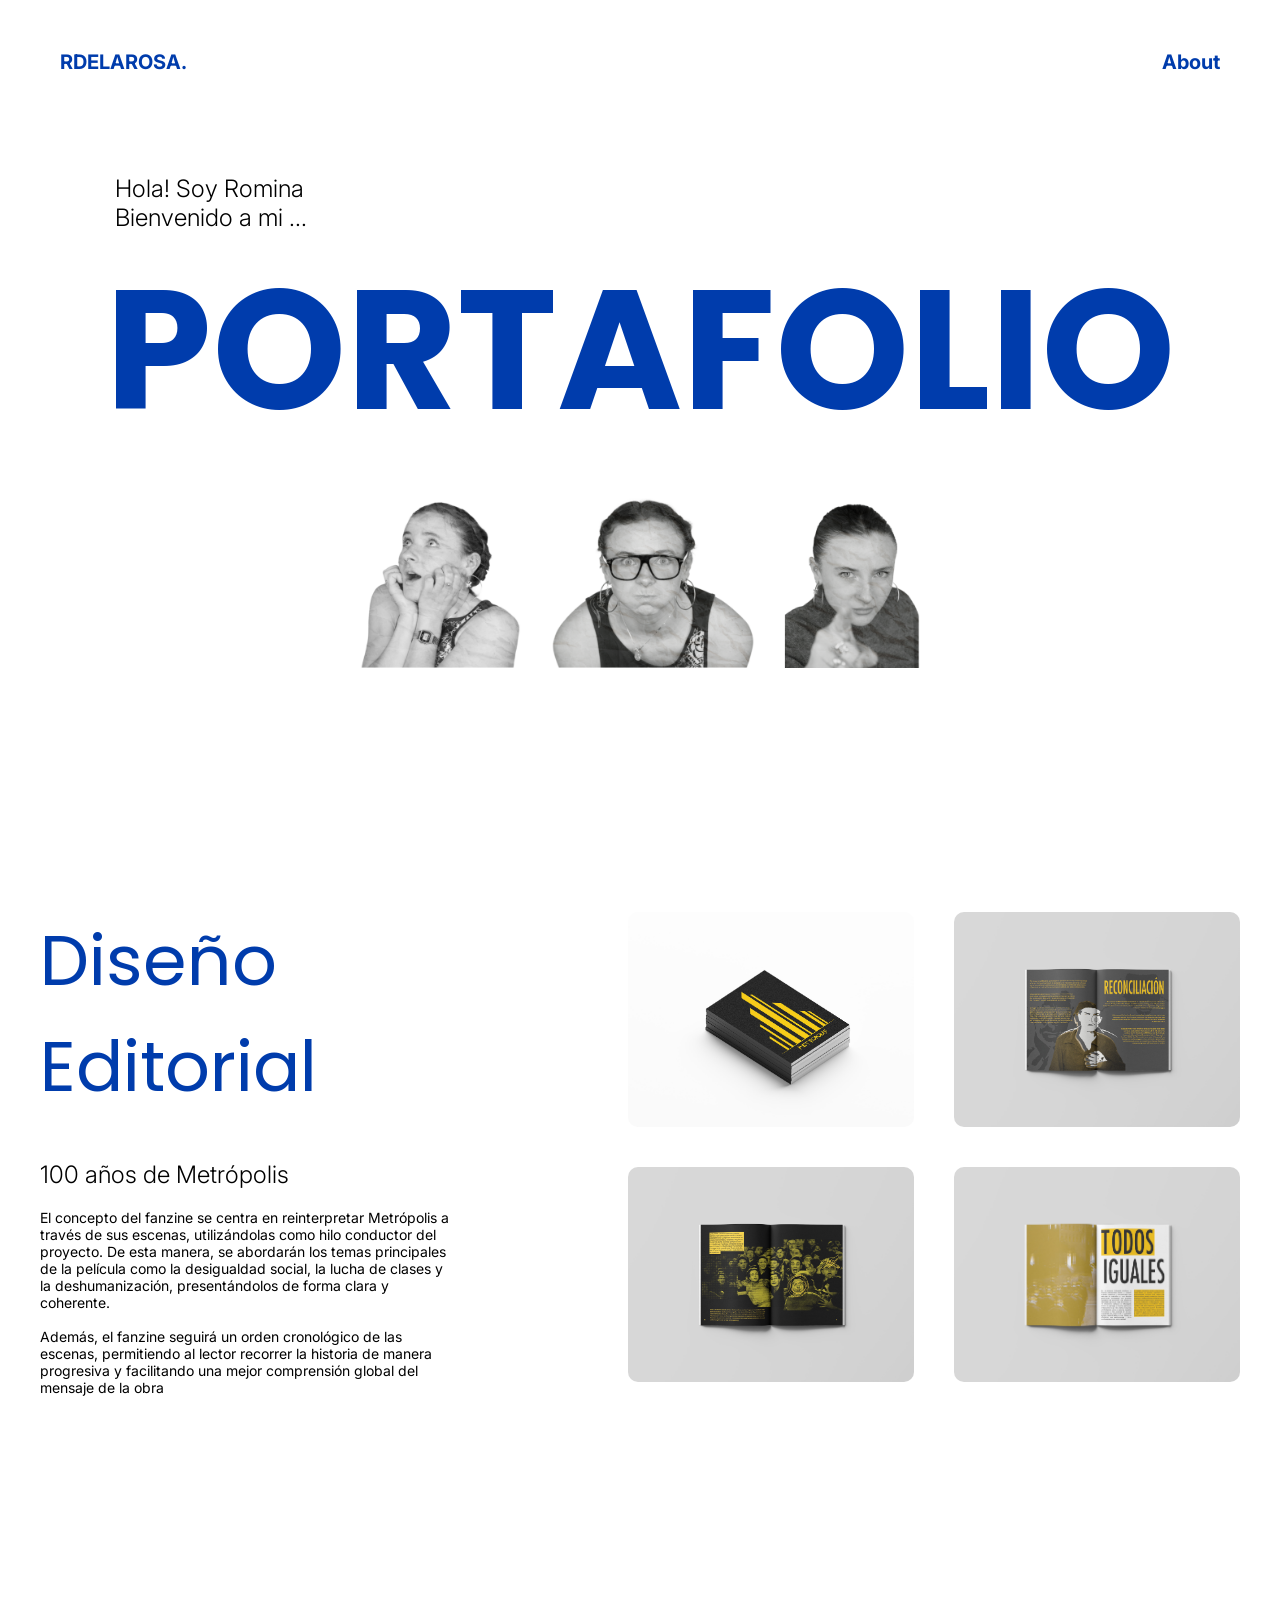
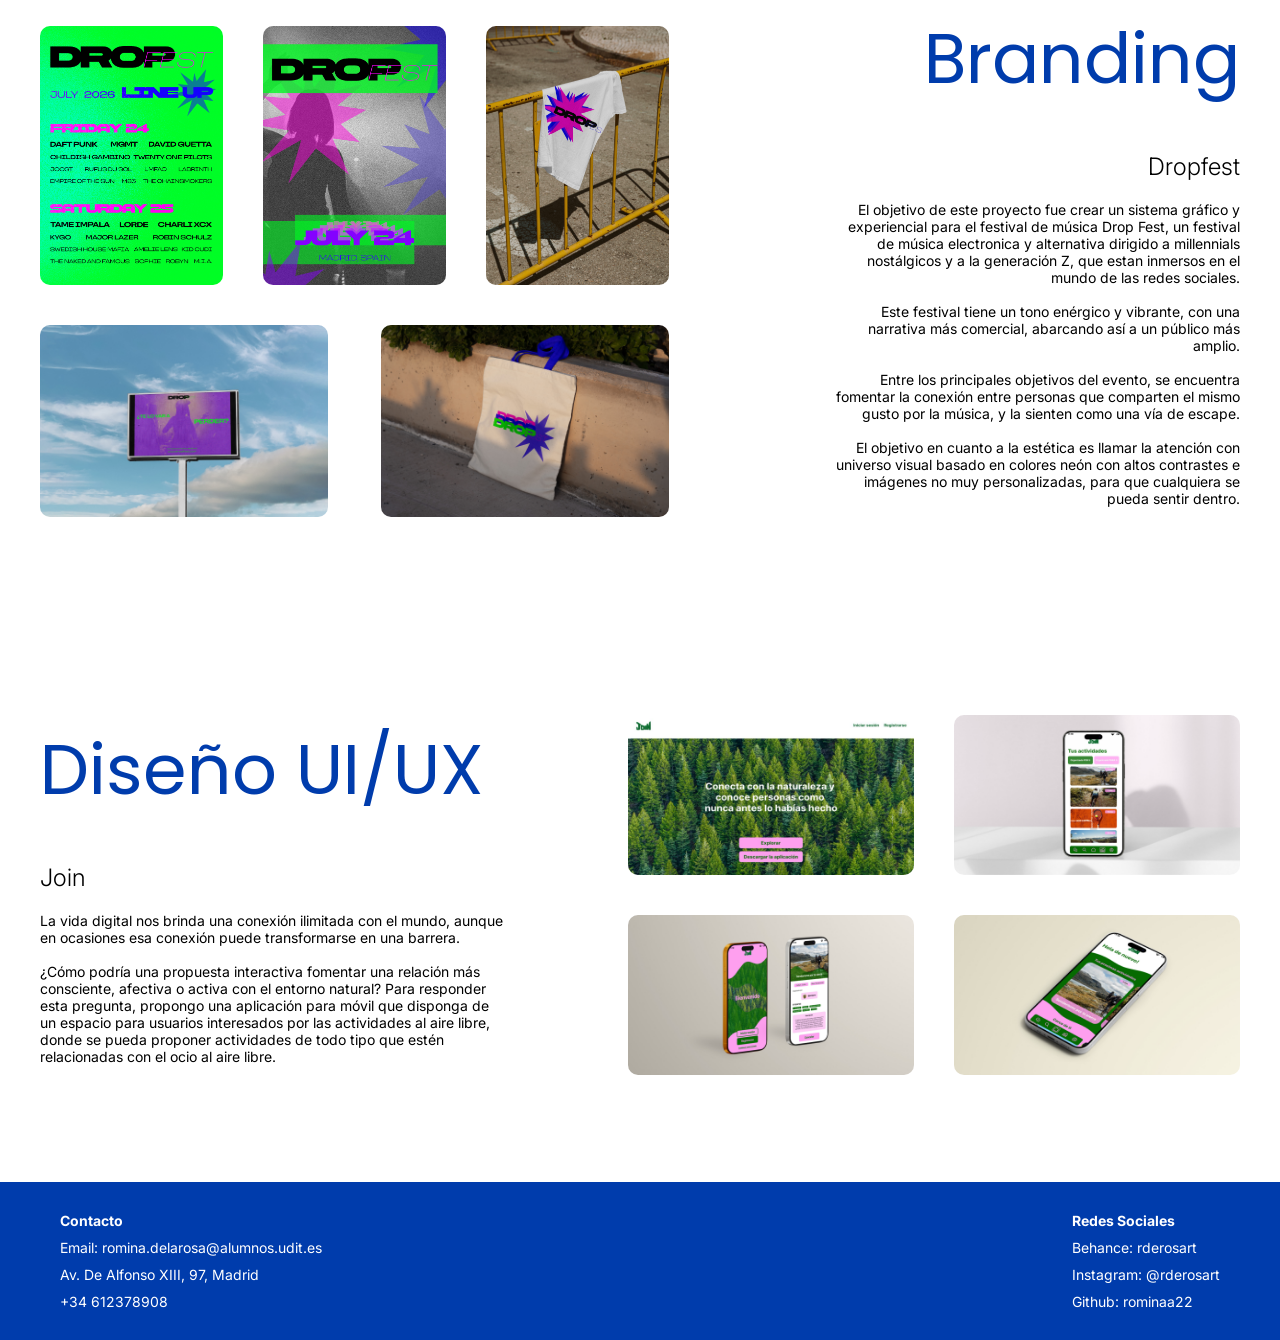
==== commit 305b4626: "últimos detalles formato desktop" ====
--- a/index.html
+++ b/index.html
@@ -111,7 +111,7 @@
           <div class="contact-info">
             <p>Contacto</p>
             <div>
-              <p>Romina De La Rosa Portilla</p>
+              <p>Email: romina.delarosa@alumnos.udit.es</p>
               <p>Av. De Alfonso XIII, 97, Madrid</p>
               <p>+34 612378908</p>
             </div>
@@ -119,7 +119,7 @@
           <div class="social-media">
             <p>Redes Sociales</p>
             <div>
-              <p>Email: romina.delarosa@alumnos.udit.es</p>
+              <p>Behance: rderosart</p>
               <p>Instagram: @rderosart</p>
               <p>Github: rominaa22</p>
             </div>
--- a/css/style.css
+++ b/css/style.css
@@ -14,6 +14,9 @@
     font-weight: bold;
     color: #003CAC;
     margin: 0;
+    width: fit-content;
+    line-height: 0.8;
+    margin: 40px 0 ; 
 }
 
 h3 {
@@ -27,8 +30,8 @@
 h4 {
     font-family: 'Inter', sans-serif;
     font-size: 24px;
-    font-weight: normal;
-    margin: 10px 0;
+    font-weight: 300;
+    margin: 20px 0;
 }
 
 p {
@@ -76,6 +79,11 @@
     flex-direction: column;
     align-items: left;
     justify-content: center;
+    margin: 40px 0 0 0;
+}
+
+section.home > div > div.titulos > h4 {
+    margin: 10px 10px;
 }
 
 section.home > div.imghome {
@@ -251,6 +259,8 @@
     font-size: 96px;
     font-weight: semi-bold;
     color: #003CAC;
+    width: fit-content;
+    line-height: 0.8;
 }
 
 main > section.about {
@@ -258,24 +268,31 @@
     flex-direction: row;
     justify-content: space-between;
     align-items: center;
-}
-
-main > section.about > div.title-content {
-    display: flex;
-    flex-direction: column;
+    margin: 100px 0 0 0;
+}
+
+main > section.about > div.container-about {
+    display: flex;
+    justify-content: flex-start;
+    flex-direction: column;
+}
+
+main > section.about > div.container-about > div.content {
+    display: flex;
+    flex-direction: row;
     justify-content: left;
-    gap: 40px;
-}
-
-main > section.about > div.title-content > div.about-content {
+    gap: 60px;
+}
+
+main > section.about > div.container-about > div.content > div.about-content {
     gap: 0px 90px;
     display: flex;
-    flex-direction: row;
-    justify-content: space-between;
-}
-
-
-main > section.about > h3 {
+    flex-direction: column;
+    justify-content: flex-start;
+}
+
+
+main > section.about > div.container-about > div > h3 {
     display: flex;
     flex-direction: column;
     justify-content: left;
@@ -315,6 +332,20 @@
     z-index: 2;
 }
 
+main > section.about > .container-about > div.content > div.about-content > div > i {
+    font-size: 30px;
+    color: #003CAC;
+    margin-right: 15px;
+    cursor: pointer;
+    display: inline-block;
+    transition: transform 0.2s ease, color 0.3s ease;
+}
+
+main > section.about > .container-about > div.content > div.about-content > div > i:hover {
+    color: #000000;
+    transform: scale(1.2);
+}
+
 
 
 /* GALERIA */
@@ -322,6 +353,13 @@
     width: 364px;
     height: 243px;
     border-radius: 10px;
+    cursor: pointer;
+    display: inline-block;
+    transition: transform 0.3s ease,
+}
+
+main > section#galeria > div.galeria > img:hover {
+    transform: scale(1.04);
 }
 
 main > section#galeria > div.galeria {
@@ -361,11 +399,4 @@
 
 .footer-container > div > p:first-child {
   font-weight: bold;
-}
-
-/* GALERIA
-main > section#galeria > div.galeria > img {
-    width: 310px;
-    height: 207px;
-    border-radius: 10px;
-} */+}
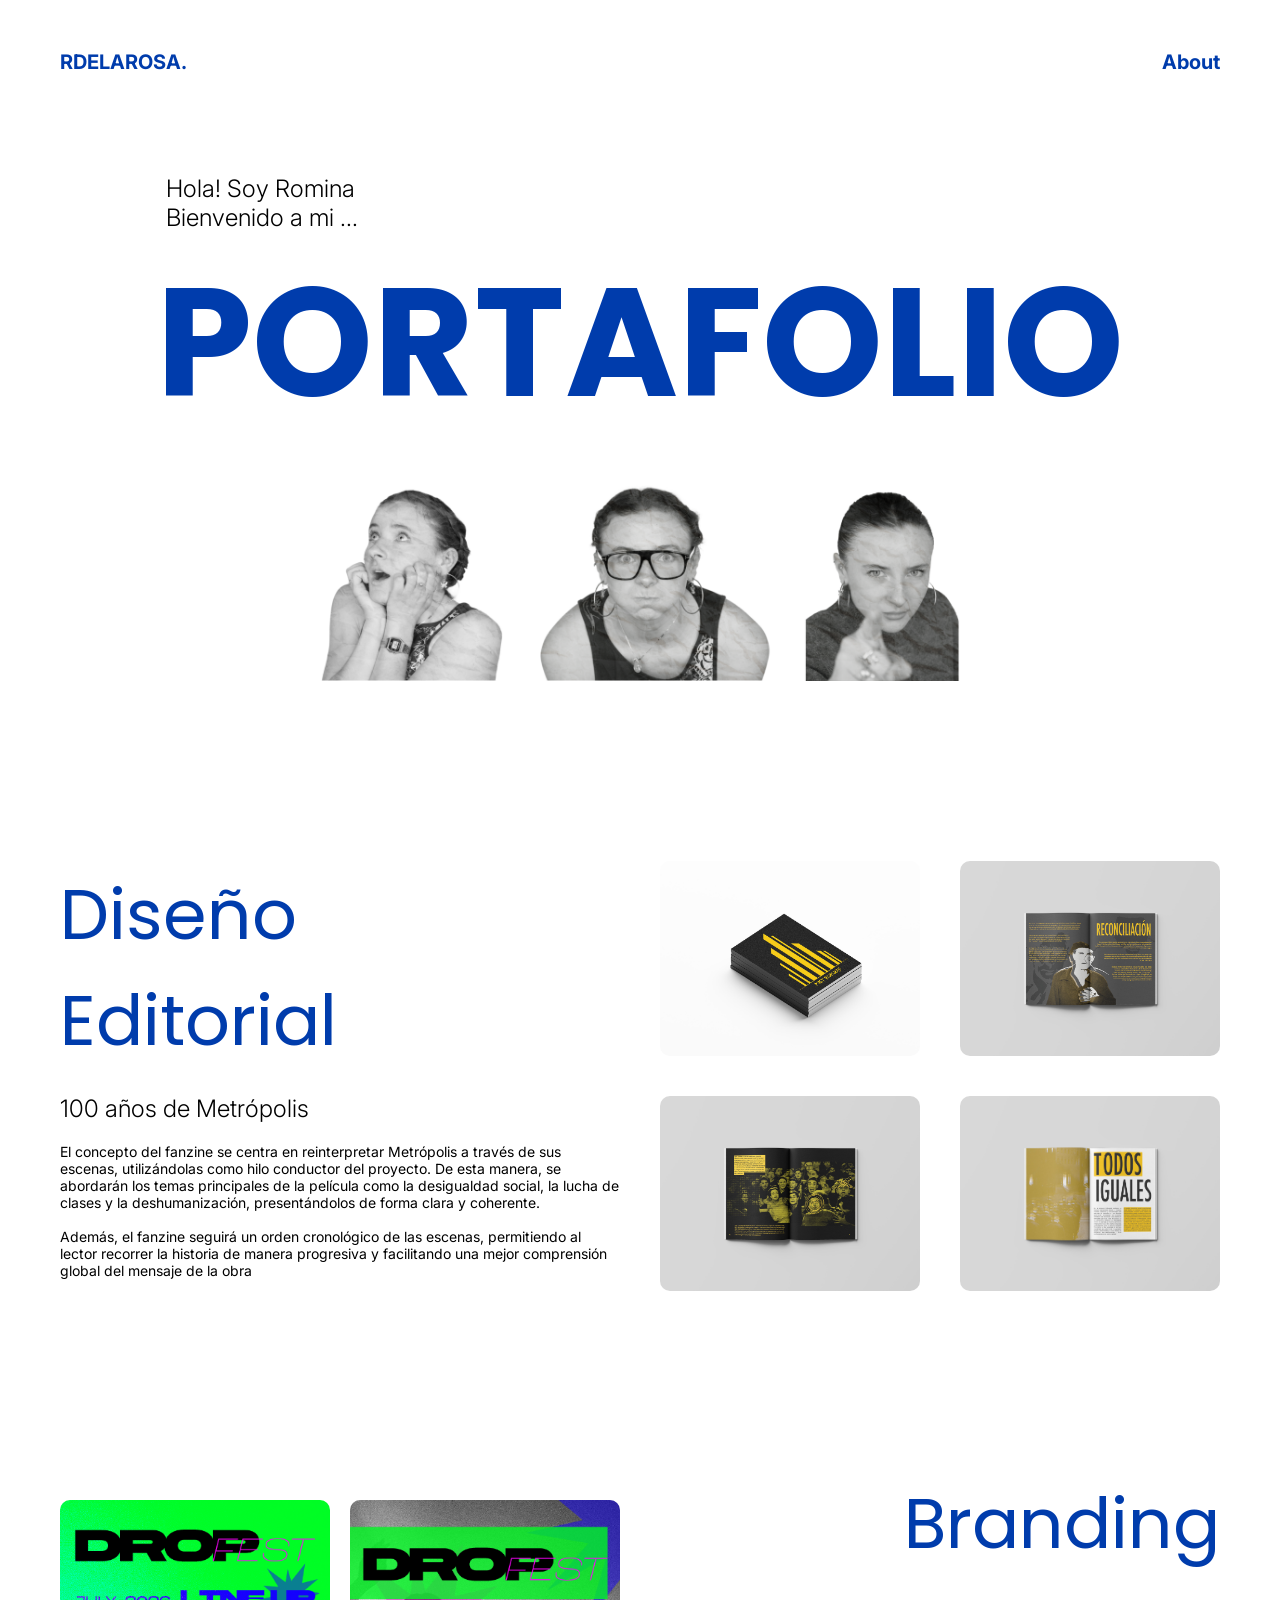
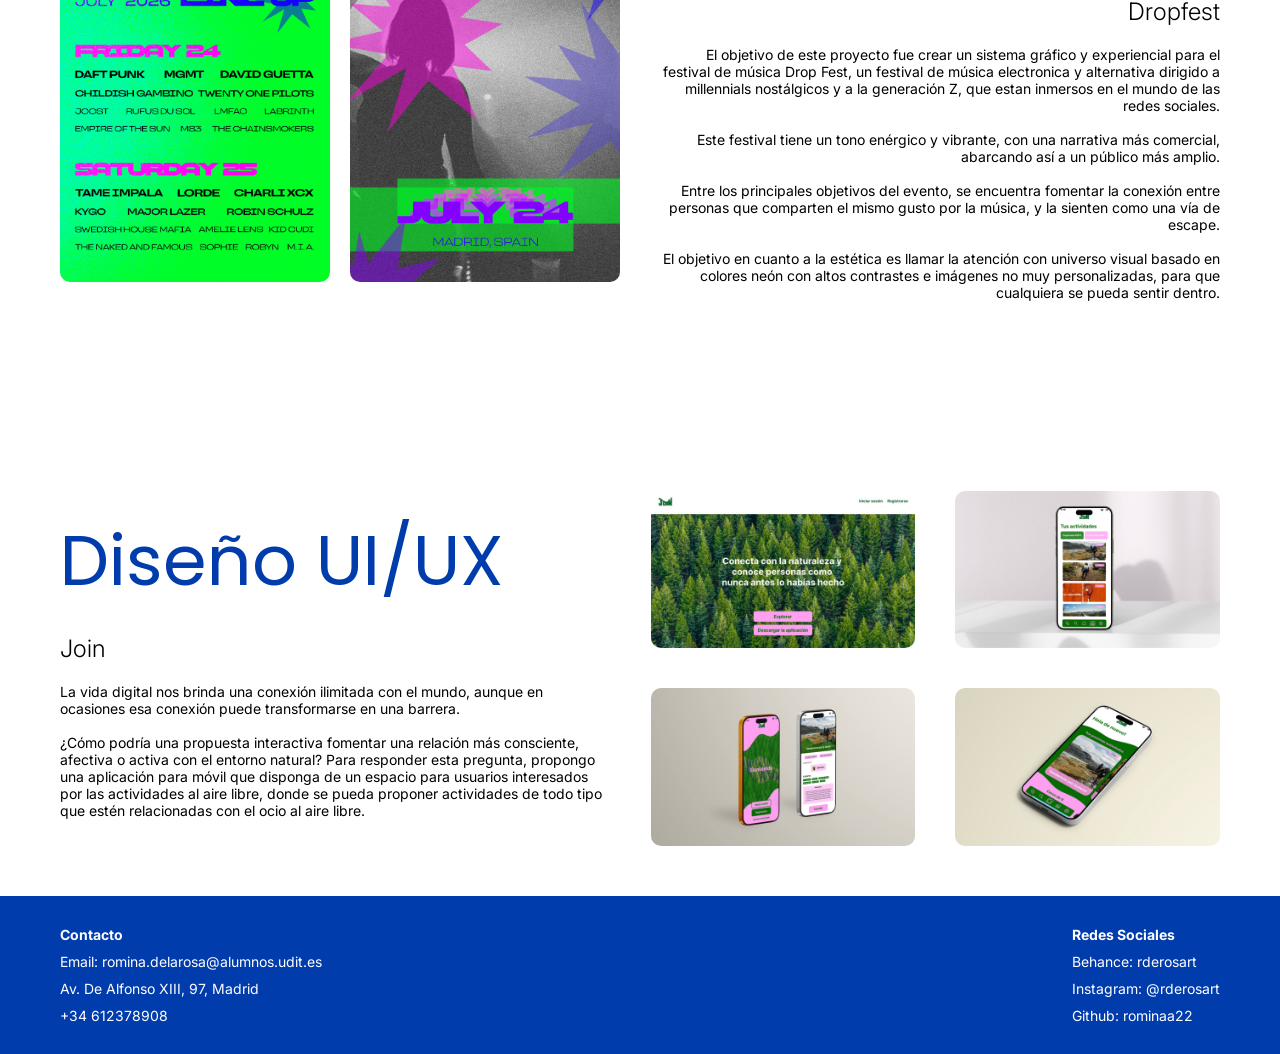
==== commit b8c134a8: "media queries index" ====
--- a/index.html
+++ b/index.html
@@ -59,7 +59,6 @@
         </section>
 
         <section class="branding">
-            
                 <div class="texto-branding">
                     <div><h3>Branding</h3></div>
                     <div>
@@ -72,15 +71,9 @@
                     </div>
                 </div>
                 <div class="img-branding">
-                    <div class="img-branding-1">
-                        <img src="media/drop1.png" alt="drop1">
-                        <img src="media/drop2.png" alt="drop2">
-                        <img src="media/drop3.png" alt="drop3">
-                    </div> 
-                    <div class="img-branding-2">
-                        <img src="media/drop4.png" alt="drop4">
-                        <img src="media/drop5.png" alt="drop5"> 
-                    </div>
+                    <img src="media/drop1.png" alt="1">
+                    <img src="media/drop2.png" alt="2">
+                    
                 </div>
                    
         </section>
--- a/css/style.css
+++ b/css/style.css
@@ -1,6 +1,6 @@
 main {
-    max-width: 1200px;
-    margin: 40px auto;
+    max-width: 1400px;
+    margin: 0 60px;
 }
 
 body {
@@ -10,7 +10,7 @@
 
 h1 {
     font-family: 'Poppins', sans-serif;
-    font-size: 170px;
+    font-size: clamp(48px, 12vw, 170px);
     font-weight: bold;
     color: #003CAC;
     margin: 0;
@@ -21,22 +21,22 @@
 
 h3 {
     font-family: 'Poppins', sans-serif;
-    font-size: 70px;
+    font-size: clamp(32px, 6vw, 70px);
     font-weight: normal;
     color: #003CAC;
-    margin: 20px 0;
+    margin: 0px 0;
 }
 
 h4 {
     font-family: 'Inter', sans-serif;
-    font-size: 24px;
+    font-size: clamp(18px, 3vw, 24px);
     font-weight: 300;
     margin: 20px 0;
 }
 
 p {
     font-family: 'Inter', sans-serif;
-    font-size: 14px;
+    font-size: clamp(12px, 1.5vw, 14px);
     margin: 10px 0;
 }
 
@@ -94,8 +94,9 @@
 }
 
 section.home > div.imghome > img {
-    width: 560px;
-    height: 170px; 
+    max-width: 100%;
+    height: auto;
+    width: 50%;
 }
 
 /* EDITORIAL */
@@ -105,41 +106,44 @@
     justify-content: space-between;
     align-items: center;
     padding: 0 0 180px;
+    gap: 40px;
 }
 
 main > .editorial > div.texto-editorial {
     display: flex;
     flex-direction: column;
     align-items: flex-start;
-    margin: none;
+    margin: 0;
     width: fit-content;
 }
 
 
 main > .editorial > div > div > p {
-    width: 412px;
-    height: 187px;
+    max-width: 100%;
+    width: fit-content;
+    height: auto;
 }
 
 main > section.editorial > div.img > img {
-    width: 286px;
-    height: 215px;
+    max-width: 100%;
+    height: auto;
     border-radius: 10px;
+    width: fit-content;
 }
 
 main > section.editorial > div.img {
     display: grid;
     grid-template-columns: repeat(2, 1fr);
-    gap: 40px 40px;
-    width: fit-content;
+    width: fit-content;
+    gap: 40px;
 }
 
 main > section.editorial > div {
     display: flex;
     flex-direction: row;
-    align-items: flex-start;
-    align-items: center;
-    margin: none;
+    align-items: center;
+    margin: 0;
+    width: fit-content;
 }
 
 
@@ -149,54 +153,52 @@
     display: flex;
     flex-direction: row-reverse;
     justify-content: space-between;
+    align-items: center;
+    padding: 0 0 180px;
+    gap: 40px;
+}
+
+.branding > div.texto-branding {
+    flex: 1 1 50%;
+    min-width: 0;
+    display: flex;
+    flex-direction: column;
     align-items: flex-end;
-    padding: 0 0 180px;
-}
-
-.branding > div.img-branding {
-    display: flex;
-    flex-direction: column;
-    gap: 40px;
-}
-
-.branding > div.img-branding > div.img-branding-1 {
-    display: flex;
-    flex-direction: row;
-    gap: 40px;
-}
-
-.branding > div.img-branding > div.img-branding-1 > img {
-    width: 183px;
-    height: 259px;
-    border-radius: 10px;
-}
-
-.branding > div.img-branding > div.img-branding-2 {
-    display: flex;
-    flex-direction: row;
-    gap: 53px;
-}
-
-.branding > div.img-branding > div.img-branding-2 > img {
-    width: 288px;
-    height: 192px;
-    border-radius: 10px;
-}
-
-.branding > div.texto-branding {
-    display: flex;
-    flex-direction: column;
-    align-items: flex-end;
-    margin: none;
-    width: fit-content;
+    margin: 0;
     text-align: right;
     justify-content: flex-end;
 }
 
+.branding > div.img-branding {
+    flex: 1 1 50%;
+    min-width: 0;
+    display: flex;
+    gap: 20px;
+    justify-content: center;
+}
+
+.branding > div.img-branding > img {
+    flex: 1 1 0;
+    min-width: 0;
+    max-width: 100%;
+    height: auto;
+    border-radius: 10px;
+    object-fit: cover;
+}
+
+
+.branding > div.texto-branding {
+    display: flex;
+    flex-direction: column;
+    align-items: flex-end;
+    margin: 0;
+    text-align: right;
+    justify-content: flex-end;
+}
+
 .branding > div.texto-branding > div > p {
-    width: 412px;
-    height: 306px;
-    text-align: right;
+    width: 100%;
+    height: auto;
 }
 
 
@@ -213,34 +215,27 @@
     display: flex;
     flex-direction: column;
     align-items: flex-start;
-    margin: none;
-    width: fit-content;
+    margin: 0;
+    max-width: 600px;
 }
 
 main > section.app > div.texto-app > div > p {
-    width: 465px;
-    height: 170px;
+    width: 100%;
+    height: auto;
 }
 
 main > section.app > div.img-app > img {
-    display: flex;
-    flex-direction: column;
-    align-items: flex-start;
-    margin: none;
-    width: fit-content;
-}
-
-main > section.app > div.img-app > img {
-    width: 286px;
-    height: 160px;
+    max-width: 100%;
+    height: auto;
     border-radius: 10px;
+    width: fit-content;
 }
 
 main > section.app > div.img-app {
     display: grid;
     grid-template-columns: repeat(2, 1fr);
     gap: 40px 40px;
-    width: fit-content;
+    max-width: 600px;
 }
 
 main > section.app {
@@ -248,7 +243,8 @@
     flex-direction: row;
     align-items: flex-start;
     align-items: center;
-    margin: none;
+    margin: 0;
+    gap: 40px;
 }
 
 
@@ -257,7 +253,7 @@
 span {
     font-family: 'Poppins', sans-serif;
     font-size: 96px;
-    font-weight: semi-bold;
+    font-weight: 500;
     color: #003CAC;
     width: fit-content;
     line-height: 0.8;
@@ -330,6 +326,7 @@
     position: relative;
     border-radius: 20px;
     z-index: 2;
+    
 }
 
 main > section.about > .container-about > div.content > div.about-content > div > i {
@@ -350,12 +347,13 @@
 
 /* GALERIA */
 main > section#galeria > div.galeria > img {
-    width: 364px;
-    height: 243px;
+    max-width: 364px;
+    max-height: 243px;
     border-radius: 10px;
     cursor: pointer;
     display: inline-block;
-    transition: transform 0.3s ease,
+    transition: transform 0.3s ease;
+    width: 100%;
 }
 
 main > section#galeria > div.galeria > img:hover {
@@ -399,4 +397,153 @@
 
 .footer-container > div > p:first-child {
   font-weight: bold;
+}
+
+
+/* MEDIA QUERIES */
+@media screen and (max-width: 1000px) {
+    main {
+        margin: 0 40px;
+    }
+
+    main > section.editorial > div.img,
+    main > section.branding > div.img-branding,
+    main > section.app > div.img-app {
+        gap: 20px;
+    }
+
+    main > section.editorial,
+    main > section.branding {
+        padding: 0 0 120px;
+    }
+
+}
+
+@media screen and (max-width: 720px) {
+    main {
+        margin: 0 40px;
+    }
+
+    section.home {
+        padding: 0 0 100px;
+    }
+
+
+    /* EDITORIAL */
+    main > section.editorial {
+        display: flex;
+        flex-direction: column;
+        align-items: center;
+        padding: 0 0 100px;
+    }
+
+    .editorial > div.texto-editorial {
+        display: flex;
+        flex-direction: column;
+        margin: 0;
+        width: 100%;
+    
+    }
+
+    .editorial > div.texto-editorial > div > p {
+        width: auto;
+        height: auto;
+    }
+
+
+    /* BRANDING */
+    main > section.branding {
+        display: flex;
+        flex-direction: column;
+        align-items: center;
+        padding: 0 0 100px;
+    }
+
+    .branding > div.texto-branding {
+        display: flex;
+        flex-direction: column;
+        align-items: flex-start;
+        margin: 0;
+        width: fit-content;
+        text-align: left;
+    }
+
+    section.branding > div.texto-branding > div > h3 {
+        text-align: left;
+    }
+
+    .branding > div.texto-branding > div > p {
+        width: auto;
+        height: auto;
+        text-align: left;
+    }
+
+    
+
+    /* APP */
+    main > section.app {
+        display: flex;
+        flex-direction: column;
+        align-items: center;
+        align-content: center;
+        width: 100%;
+    }
+
+    main > section.app > div.texto-app {
+        display: flex;
+        flex-direction: column;
+        margin: 0;
+        width: 100%;
+    }
+
+    main > section.app > div.texto-app > div > p {
+        width: auto;
+        height: auto;
+        text-align: left;
+    }
+
+
+
+
+}
+
+
+@media screen and (max-width: 520px) {
+    .footer-container {
+        flex-direction: column;
+        align-items: center;
+        text-align: center;
+        padding: 10px;
+    }
+}
+
+
+
+@media screen and (max-width: 480px) {
+    header > nav {
+        margin: 40px;
+    }
+    
+    header > .nav-desktop > p {
+        font-weight: bold;
+        font-size: 15px;
+    }
+
+    header > .nav-desktop > p > a {
+        font-weight: bold;
+        font-size: 15px;
+    }
+    
+    section.home {
+        padding: 0 0 60px;
+    }
+
+    main {
+        margin: 0 30px 0 30px;
+    }
+
+    main > section.editorial,
+    main > section.branding {
+        padding: 0 0 80px;
+    }
 }
